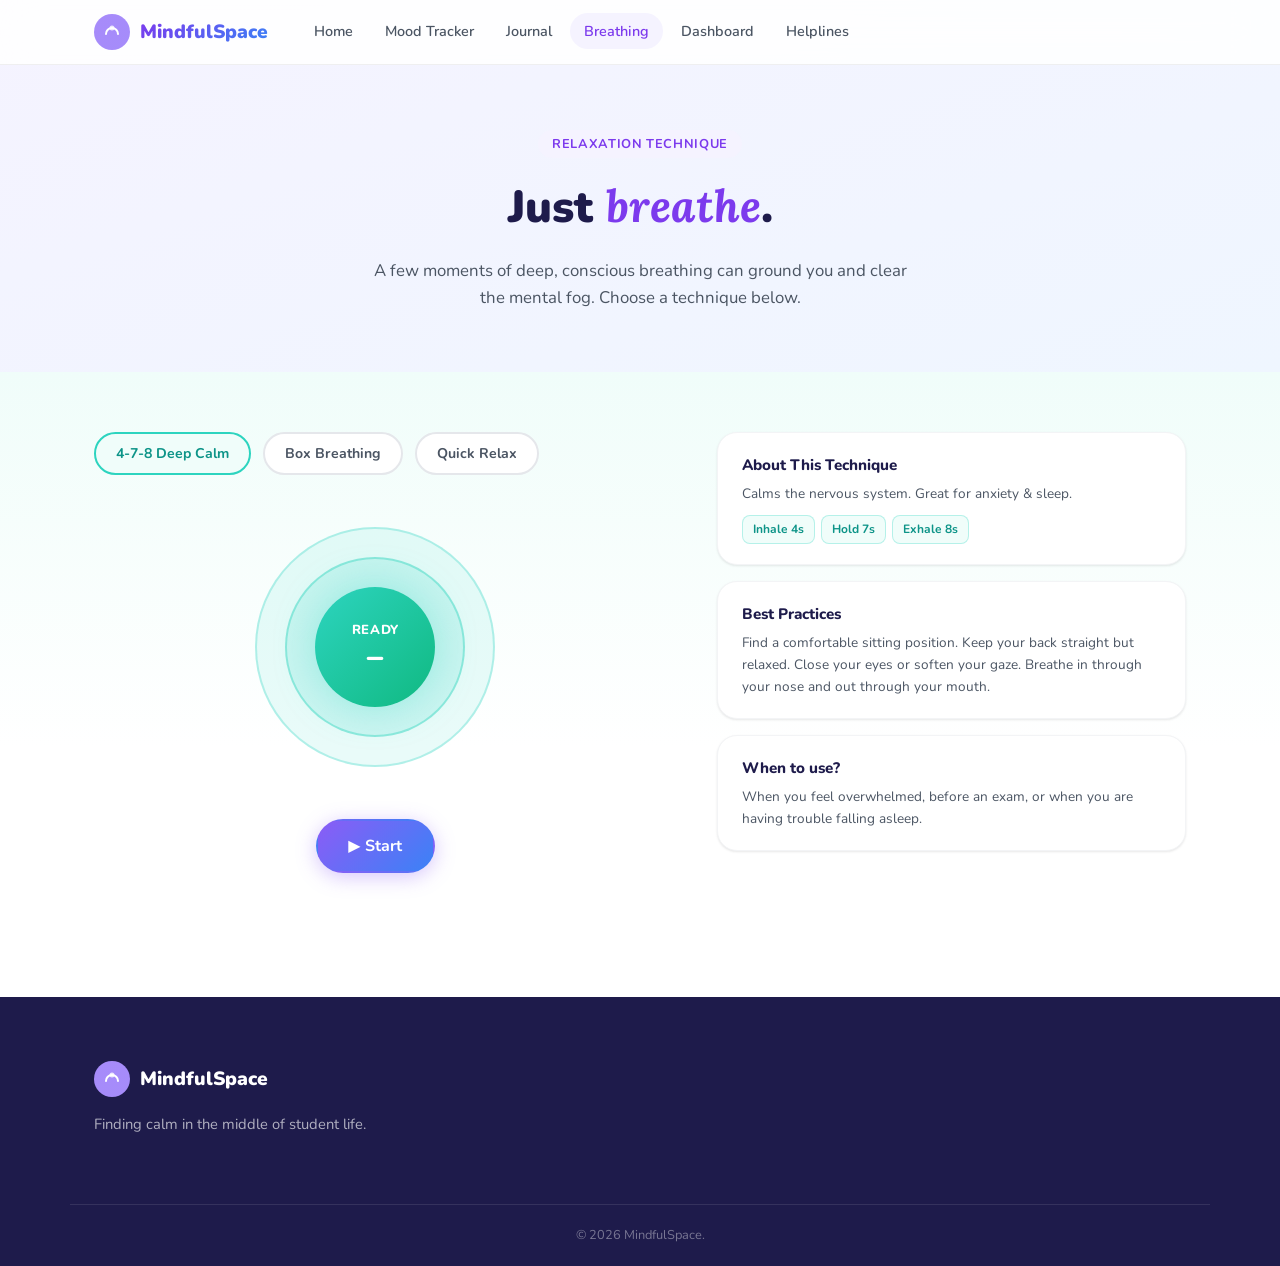
==== breathing.html @ 721054be "created website MindfulSpace" ====
<!DOCTYPE html>
<html lang="en">
<head>
  <meta charset="UTF-8" />
  <meta name="viewport" content="width=device-width, initial-scale=1.0" />
  <title>Breathing Exercise – MindfulSpace</title>
  <link rel="preconnect" href="https://fonts.googleapis.com" />
  <link rel="preconnect" href="https://fonts.gstatic.com" crossorigin />
  <link href="https://fonts.googleapis.com/css2?family=Nunito:wght@300;400;500;600;700;800;900&family=Lora:ital,wght@0,400;0,600;1,400&display=swap" rel="stylesheet" />
  <link rel="stylesheet" href="css/style.css" />
</head>
<body>

  <!-- ─── NAVBAR ─── -->
  <nav class="navbar" id="navbar">
    <div class="nav-container">
      <a href="index.html" class="nav-logo">
        <div class="logo-icon">
          <svg viewBox="0 0 36 36" fill="none" xmlns="http://www.w3.org/2000/svg">
            <circle cx="18" cy="18" r="18" fill="url(#logoGrad)"/>
            <path d="M12 20c0-3.314 2.686-6 6-6s6 2.686 6 6" stroke="#fff" stroke-width="2" stroke-linecap="round"/>
            <circle cx="18" cy="14" r="2.5" fill="#fff" opacity="0.8"/>
            <defs>
              <linearGradient id="logoGrad" x1="0" y1="0" x2="36" y2="36">
                <stop offset="0%" stop-color="#A78BFA"/>
                <stop offset="100%" stop-color="#60A5FA"/>
              </linearGradient>
            </defs>
          </svg>
        </div>
        <span class="logo-text">MindfulSpace</span>
      </a>
      <ul class="nav-links" id="navLinks">
        <li><a href="index.html" class="nav-link">Home</a></li>
        <li><a href="mood-tracker.html" class="nav-link">Mood Tracker</a></li>
        <li><a href="journal.html" class="nav-link">Journal</a></li>
        <li><a href="breathing.html" class="nav-link active">Breathing</a></li>
        <li><a href="dashboard.html" class="nav-link">Dashboard</a></li>
        <li><a href="helplines.html" class="nav-link">Helplines</a></li>
      </ul>
      <div class="nav-actions">
        <button class="hamburger" id="hamburger" aria-label="Toggle menu">
          <span></span><span></span><span></span>
        </button>
      </div>
    </div>
  </nav>

  <!-- ─── PAGE HERO ─── -->
  <section class="page-hero">
    <div class="container">
      <span class="section-tag page-hero-tag">Relaxation Technique</span>
      <h1>Just <em>breathe</em>.</h1>
      <p>A few moments of deep, conscious breathing can ground you and clear the mental fog. Choose a technique below.</p>
    </div>
  </section>

  <!-- ─── BREATHING CONTENT ─── -->
  <section class="breathing-page">
    <div class="container">
      <div class="breathing-container">
        
        <div class="breath-left" data-animate="fade-up">
          <div class="breath-techniques">
            <button class="technique-btn active" data-technique="4-7-8">4-7-8 Deep Calm</button>
            <button class="technique-btn" data-technique="box">Box Breathing</button>
            <button class="technique-btn" data-technique="relaxed">Quick Relax</button>
          </div>

          <div class="breath-visualizer">
            <div class="breath-circle-outer"></div>
            <div class="breath-circle-mid"></div>
            <div class="breath-circle-inner">
              <span class="breath-phase" id="breathPhase">READY</span>
              <span class="breath-count" id="breathCount">–</span>
            </div>
          </div>

          <div class="breath-controls">
            <button class="btn btn-primary btn-lg" id="startBreath">▶ Start</button>
          </div>
        </div>

        <div class="breath-right" data-animate="fade-up" data-delay="200">
          <div class="breath-info-cards">
            <div class="breath-info-card">
              <h4>About This Technique</h4>
              <p id="techniqueDesc">Calms the nervous system. Great for anxiety & sleep.</p>
              <div class="breath-pattern" id="breathPattern">
                <span class="pattern-block">Inhale 4s</span>
                <span class="pattern-block">Hold 7s</span>
                <span class="pattern-block">Exhale 8s</span>
              </div>
            </div>

            <div class="breath-info-card">
              <h4>Best Practices</h4>
              <p>Find a comfortable sitting position. Keep your back straight but relaxed. Close your eyes or soften your gaze. Breathe in through your nose and out through your mouth.</p>
            </div>

            <div class="breath-info-card">
              <h4>When to use?</h4>
              <p>When you feel overwhelmed, before an exam, or when you are having trouble falling asleep.</p>
            </div>
          </div>
        </div>

      </div>
    </div>
  </section>

  <!-- ─── FOOTER ─── -->
  <footer class="footer">
    <div class="container footer-container">
      <div class="footer-brand">
        <a href="index.html" class="nav-logo footer-logo">
          <div class="logo-icon">
            <svg viewBox="0 0 36 36" fill="none" xmlns="http://www.w3.org/2000/svg">
              <circle cx="18" cy="18" r="18" fill="url(#footerLogoGrad)"/>
              <path d="M12 20c0-3.314 2.686-6 6-6s6 2.686 6 6" stroke="#fff" stroke-width="2" stroke-linecap="round"/>
              <circle cx="18" cy="14" r="2.5" fill="#fff" opacity="0.8"/>
              <defs>
                <linearGradient id="footerLogoGrad" x1="0" y1="0" x2="36" y2="36">
                  <stop offset="0%" stop-color="#A78BFA"/>
                  <stop offset="100%" stop-color="#60A5FA"/>
                </linearGradient>
              </defs>
            </svg>
          </div>
          <span class="logo-text">MindfulSpace</span>
        </a>
        <p class="footer-tagline">Finding calm in the middle of student life.</p>
      </div>
    </div>
    <div class="footer-bottom">
      <div class="container">
        <p>© 2026 MindfulSpace.</p>
      </div>
    </div>
  </footer>

  <script src="js/main.js"></script>
</body>
</html>
---- css/style.css ----
/* ================================================
   MINDFULSPACE – MAIN STYLESHEET
   Light Theme | Calm & Vibrant
================================================ */

/* ─── TOKENS ─── */
:root {
  --purple-50:  #F5F3FF;
  --purple-100: #EDE9FE;
  --purple-300: #C4B5FD;
  --purple-500: #8B5CF6;
  --purple-600: #7C3AED;

  --blue-50:  #EFF6FF;
  --blue-300: #93C5FD;
  --blue-500: #3B82F6;
  --blue-600: #2563EB;

  --green-50:  #ECFDF5;
  --green-300: #6EE7B7;
  --green-500: #10B981;
  --green-600: #059669;

  --peach-50:  #FFF7ED;
  --peach-200: #FED7AA;
  --peach-400: #FB923C;
  --peach-500: #F97316;

  --rose-50:  #FFF1F2;
  --rose-300: #FDA4AF;
  --rose-500: #F43F5E;

  --teal-50:  #F0FDFA;
  --teal-400: #2DD4BF;
  --teal-600: #0D9488;

  --gray-50:  #F9FAFB;
  --gray-100: #F3F4F6;
  --gray-200: #E5E7EB;
  --gray-300: #D1D5DB;
  --gray-400: #9CA3AF;
  --gray-500: #6B7280;
  --gray-700: #374151;
  --gray-800: #1F2937;
  --gray-900: #111827;

  --white: #FFFFFF;
  --text-primary: #1E1B4B;
  --text-secondary: #4B5563;
  --text-muted: #9CA3AF;

  --border-light: rgba(0,0,0,0.06);
  --shadow-sm: 0 1px 3px rgba(0,0,0,0.06), 0 1px 2px rgba(0,0,0,0.04);
  --shadow-md: 0 4px 16px rgba(0,0,0,0.08);
  --shadow-lg: 0 8px 32px rgba(0,0,0,0.10);
  --shadow-xl: 0 20px 48px rgba(0,0,0,0.12);

  --radius-sm: 8px;
  --radius-md: 14px;
  --radius-lg: 20px;
  --radius-xl: 28px;
  --radius-full: 9999px;

  --font-sans: 'Nunito', system-ui, sans-serif;
  --font-serif: 'Lora', Georgia, serif;

  --transition: 0.25s cubic-bezier(0.4,0,0.2,1);
  --transition-slow: 0.45s cubic-bezier(0.4,0,0.2,1);
}

/* ─── RESET & BASE ─── */
*, *::before, *::after { box-sizing: border-box; margin: 0; padding: 0; }
html { scroll-behavior: smooth; font-size: 16px; }
body {
  font-family: var(--font-sans);
  background: var(--white);
  color: var(--text-primary);
  line-height: 1.6;
  overflow-x: hidden;
}
a { text-decoration: none; color: inherit; }
ul { list-style: none; }
img { max-width: 100%; display: block; }
button { border: none; background: none; cursor: pointer; font-family: inherit; }

/* ─── CONTAINER ─── */
.container {
  max-width: 1140px;
  margin: 0 auto;
  padding: 0 24px;
}

/* ─── BUTTONS ─── */
.btn {
  display: inline-flex;
  align-items: center;
  gap: 8px;
  padding: 12px 24px;
  border-radius: var(--radius-full);
  font-weight: 700;
  font-size: 0.95rem;
  font-family: var(--font-sans);
  transition: var(--transition);
  cursor: pointer;
  border: 2px solid transparent;
  letter-spacing: 0.01em;
}
.btn-lg { padding: 14px 30px; font-size: 1rem; }
.btn-sm { padding: 8px 18px; font-size: 0.875rem; }
.btn-primary {
  background: linear-gradient(135deg, var(--purple-500), var(--blue-500));
  color: #fff;
  box-shadow: 0 4px 20px rgba(139,92,246,0.35);
}
.btn-primary:hover {
  transform: translateY(-2px);
  box-shadow: 0 8px 28px rgba(139,92,246,0.45);
}
.btn-ghost {
  background: transparent;
  color: var(--text-secondary);
  border-color: var(--gray-200);
}
.btn-ghost:hover { background: var(--gray-50); border-color: var(--gray-300); }
.btn-outline {
  background: transparent;
  color: var(--purple-600);
  border-color: var(--purple-300);
}
.btn-outline:hover { background: var(--purple-50); }
.btn-white {
  background: #fff;
  color: var(--purple-600);
  font-weight: 700;
}
.btn-white:hover { background: var(--purple-50); transform: translateY(-2px); }
.btn-danger {
  background: linear-gradient(135deg, #F43F5E, #E11D48);
  color: #fff;
  box-shadow: 0 4px 16px rgba(244,63,94,0.3);
}
.btn-danger:hover { transform: translateY(-2px); box-shadow: 0 8px 24px rgba(244,63,94,0.4); }
.btn-success {
  background: linear-gradient(135deg, var(--green-500), var(--teal-600));
  color: #fff;
  box-shadow: 0 4px 16px rgba(16,185,129,0.3);
}
.btn-success:hover { transform: translateY(-2px); }

/* ─── SECTION HELPERS ─── */
.section-tag {
  display: inline-block;
  background: var(--purple-50);
  color: var(--purple-600);
  padding: 4px 14px;
  border-radius: var(--radius-full);
  font-size: 0.8rem;
  font-weight: 700;
  letter-spacing: 0.05em;
  text-transform: uppercase;
  margin-bottom: 12px;
}
.section-header { text-align: center; margin-bottom: 56px; }
.section-title {
  font-size: clamp(1.8rem, 4vw, 2.5rem);
  font-weight: 900;
  color: var(--text-primary);
  line-height: 1.2;
  margin-bottom: 16px;
}
.section-title em { font-style: italic; font-family: var(--font-serif); color: var(--purple-600); }
.section-subtitle { font-size: 1.05rem; color: var(--text-secondary); max-width: 560px; margin: 0 auto; }

/* ─── NAVBAR ─── */
.navbar {
  position: fixed;
  top: 0; left: 0; right: 0;
  z-index: 1000;
  padding: 14px 0;
  background: rgba(255,255,255,0.85);
  backdrop-filter: blur(20px);
  -webkit-backdrop-filter: blur(20px);
  border-bottom: 1px solid var(--border-light);
  transition: var(--transition);
}
.navbar.scrolled {
  padding: 10px 0;
  box-shadow: var(--shadow-md);
}
.nav-container {
  max-width: 1140px;
  margin: 0 auto;
  padding: 0 24px;
  display: flex;
  align-items: center;
  gap: 32px;
}
.nav-logo {
  display: flex;
  align-items: center;
  gap: 10px;
  flex-shrink: 0;
}
.logo-icon { width: 36px; height: 36px; flex-shrink: 0; }
.logo-text {
  font-size: 1.2rem;
  font-weight: 900;
  background: linear-gradient(135deg, var(--purple-600), var(--blue-500));
  -webkit-background-clip: text;
  -webkit-text-fill-color: transparent;
  background-clip: text;
}
.nav-links {
  display: flex;
  align-items: center;
  gap: 4px;
  flex: 1;
}
.nav-link {
  padding: 8px 14px;
  border-radius: var(--radius-full);
  font-weight: 600;
  font-size: 0.9rem;
  color: var(--text-secondary);
  transition: var(--transition);
}
.nav-link:hover, .nav-link.active {
  background: var(--purple-50);
  color: var(--purple-600);
}
.nav-actions { display: flex; align-items: center; gap: 12px; margin-left: auto; }
.nav-cta { padding: 10px 22px; font-size: 0.9rem; }
.hamburger {
  display: none;
  flex-direction: column;
  gap: 5px;
  width: 32px;
  padding: 4px;
}
.hamburger span {
  display: block;
  height: 2px;
  background: var(--text-primary);
  border-radius: 2px;
  transition: var(--transition);
}
.hamburger.open span:nth-child(1) { transform: translateY(7px) rotate(45deg); }
.hamburger.open span:nth-child(2) { opacity: 0; }
.hamburger.open span:nth-child(3) { transform: translateY(-7px) rotate(-45deg); }

/* ─── HERO ─── */
.hero {
  min-height: 100vh;
  padding: 120px 0 80px;
  position: relative;
  overflow: hidden;
  background: linear-gradient(160deg, #FAF7FF 0%, #F0F7FF 50%, #F0FDF4 100%);
}
.hero-bg-shapes { position: absolute; inset: 0; pointer-events: none; overflow: hidden; }
.shape {
  position: absolute;
  border-radius: 50%;
  filter: blur(80px);
  opacity: 0.4;
}
.shape-1 { width: 500px; height: 500px; background: var(--purple-300); top: -150px; right: -100px; animation: float1 8s ease-in-out infinite; }
.shape-2 { width: 350px; height: 350px; background: var(--blue-300); bottom: -80px; left: -80px; animation: float2 10s ease-in-out infinite; }
.shape-3 { width: 250px; height: 250px; background: var(--green-300); top: 40%; left: 40%; animation: float1 12s ease-in-out infinite reverse; }
@keyframes float1 { 0%,100% { transform: translateY(0) rotate(0); } 50% { transform: translateY(-30px) rotate(5deg); } }
@keyframes float2 { 0%,100% { transform: translateY(0) rotate(0); } 50% { transform: translateY(20px) rotate(-5deg); } }

.hero-container {
  display: grid;
  grid-template-columns: 1fr 1fr;
  gap: 60px;
  align-items: center;
  position: relative;
  z-index: 1;
}
.hero-badge {
  display: inline-flex;
  align-items: center;
  gap: 6px;
  background: linear-gradient(135deg, var(--peach-50), #FFF7ED);
  border: 1px solid var(--peach-200);
  color: var(--peach-500);
  padding: 6px 14px;
  border-radius: var(--radius-full);
  font-size: 0.82rem;
  font-weight: 700;
  margin-bottom: 20px;
}
.hero-title {
  font-size: clamp(2.2rem, 5vw, 3.2rem);
  font-weight: 900;
  color: var(--text-primary);
  line-height: 1.15;
  margin-bottom: 20px;
}
.hero-title em { font-style: italic; font-family: var(--font-serif); color: var(--purple-600); }
.hero-subtitle {
  font-size: 1.1rem;
  color: var(--text-secondary);
  line-height: 1.7;
  margin-bottom: 32px;
  max-width: 480px;
}
.hero-actions { display: flex; gap: 12px; flex-wrap: wrap; margin-bottom: 40px; }
.hero-stats {
  display: flex;
  align-items: center;
  gap: 24px;
  padding: 20px 24px;
  background: #fff;
  border-radius: var(--radius-lg);
  box-shadow: var(--shadow-md);
  border: 1px solid var(--border-light);
  width: fit-content;
}
.stat-item { text-align: center; }
.stat-num { display: block; font-size: 1.4rem; font-weight: 900; color: var(--purple-600); }
.stat-label { font-size: 0.75rem; color: var(--text-muted); font-weight: 600; }
.stat-divider { width: 1px; height: 36px; background: var(--gray-200); }

/* Hero Visual */
.hero-visual { position: relative; }
.hero-card-stack { position: relative; height: 440px; }
.hero-illustration-wrap {
  position: absolute;
  top: 50%; left: 50%;
  transform: translate(-50%, -50%);
  width: 320px; height: 320px;
  border-radius: 50%;
  overflow: hidden;
  background: linear-gradient(135deg, var(--purple-100), var(--blue-50));
  box-shadow: var(--shadow-xl);
}
.hero-img { width: 100%; height: 100%; object-fit: cover; }
.floating-card {
  position: absolute;
  background: #fff;
  border-radius: var(--radius-md);
  padding: 12px 16px;
  box-shadow: var(--shadow-lg);
  border: 1px solid var(--border-light);
  display: flex;
  align-items: center;
  gap: 10px;
  animation: cardFloat 4s ease-in-out infinite;
}
.card-mood { top: 20px; left: -20px; animation-delay: 0s; }
.card-streak { bottom: 50px; right: -10px; animation-delay: 1s; }
.card-breath { top: 60%; left: -30px; animation-delay: 2s; }
@keyframes cardFloat { 0%,100% { transform: translateY(0); } 50% { transform: translateY(-8px); } }
.card-icon { font-size: 1.6rem; }
.streak-fire { font-size: 1.6rem; }
.card-info { display: flex; flex-direction: column; }
.card-title { font-size: 0.82rem; font-weight: 700; color: var(--text-primary); }
.card-sub { font-size: 0.72rem; color: var(--text-muted); }
.mood-bar-mini { width: 80px; height: 5px; background: var(--gray-100); border-radius: 3px; margin-top: 4px; overflow: hidden; }
.mood-fill { height: 100%; background: linear-gradient(90deg, var(--purple-500), var(--blue-500)); border-radius: 3px; }
.breath-ring {
  width: 32px; height: 32px;
  border-radius: 50%;
  border: 3px solid var(--teal-400);
  animation: breathPulse 3s ease-in-out infinite;
}
@keyframes breathPulse { 0%,100% { transform: scale(1); opacity: 1; } 50% { transform: scale(1.3); opacity: 0.5; } }

/* ─── FEATURES ─── */
.features {
  padding: 100px 0;
  background: #fff;
}
.features-grid {
  display: grid;
  grid-template-columns: repeat(3, 1fr);
  gap: 24px;
}
.feature-card {
  display: block;
  padding: 32px 28px;
  border-radius: var(--radius-lg);
  border: 1.5px solid transparent;
  transition: var(--transition);
  cursor: pointer;
  position: relative;
  overflow: hidden;
}
.feature-card::before {
  content: '';
  position: absolute;
  inset: 0;
  opacity: 0;
  transition: var(--transition);
  border-radius: var(--radius-lg);
}
.feature-card:hover { transform: translateY(-6px); box-shadow: var(--shadow-xl); }
.feature-card:hover::before { opacity: 0.04; }
.feature-card--purple { background: var(--purple-50); border-color: var(--purple-100); }
.feature-card--purple:hover { border-color: var(--purple-300); }
.feature-card--blue { background: var(--blue-50); border-color: #DBEAFE; }
.feature-card--blue:hover { border-color: var(--blue-300); }
.feature-card--green { background: var(--green-50); border-color: #D1FAE5; }
.feature-card--green:hover { border-color: var(--green-300); }
.feature-card--peach { background: var(--peach-50); border-color: var(--peach-200); }
.feature-card--peach:hover { border-color: var(--peach-400); }
.feature-card--rose { background: var(--rose-50); border-color: #FFE4E6; }
.feature-card--rose:hover { border-color: var(--rose-300); }
.feature-card--teal { background: var(--teal-50); border-color: #CCFBF1; }
.feature-card--teal:hover { border-color: var(--teal-400); }
.feature-card--highlight { grid-column: span 1; }
.feature-icon-wrap { margin-bottom: 16px; }
.feature-emoji { font-size: 2rem; }
.feature-card h3 { font-size: 1.15rem; font-weight: 800; color: var(--text-primary); margin-bottom: 10px; }
.feature-card p { font-size: 0.9rem; color: var(--text-secondary); line-height: 1.65; margin-bottom: 16px; }
.feature-link { font-size: 0.85rem; font-weight: 700; color: var(--purple-600); }
.privacy-badges { display: flex; flex-wrap: wrap; gap: 8px; margin-top: 12px; }
.badge {
  padding: 4px 10px;
  background: #fff;
  border-radius: var(--radius-full);
  font-size: 0.75rem;
  font-weight: 600;
  color: var(--text-secondary);
  border: 1px solid var(--gray-200);
}

/* ─── HOW IT WORKS ─── */
.how-it-works {
  padding: 100px 0;
  background: linear-gradient(160deg, var(--gray-50), #fff);
}
.steps-container {
  display: flex;
  align-items: flex-start;
  gap: 0;
}
.step-card {
  flex: 1;
  padding: 36px 28px;
  text-align: center;
  background: #fff;
  border-radius: var(--radius-lg);
  border: 1.5px solid var(--gray-100);
  box-shadow: var(--shadow-sm);
  transition: var(--transition);
  position: relative;
}
.step-card:hover { transform: translateY(-4px); box-shadow: var(--shadow-lg); border-color: var(--purple-200); }
.step-number {
  font-size: 0.75rem;
  font-weight: 900;
  letter-spacing: 0.1em;
  color: var(--purple-300);
  margin-bottom: 12px;
}
.step-icon { font-size: 2.4rem; margin-bottom: 16px; }
.step-card h3 { font-size: 1.1rem; font-weight: 800; margin-bottom: 10px; color: var(--text-primary); }
.step-card p { font-size: 0.9rem; color: var(--text-secondary); line-height: 1.65; }
.step-connector {
  width: 60px;
  height: 2px;
  background: linear-gradient(90deg, var(--purple-200), var(--blue-200));
  align-self: center;
  flex-shrink: 0;
  position: relative;
  margin: 0 -4px;
}
.step-connector::after {
  content: '→';
  position: absolute;
  right: -8px;
  top: 50%;
  transform: translateY(-50%);
  color: var(--purple-300);
  font-size: 0.9rem;
}

/* ─── TESTIMONIALS ─── */
.testimonials {
  padding: 100px 0;
  background: #fff;
}
.testimonials-grid {
  display: grid;
  grid-template-columns: repeat(3, 1fr);
  gap: 24px;
  align-items: start;
}
.testimonial-card {
  padding: 32px;
  border-radius: var(--radius-lg);
  border: 1.5px solid var(--gray-100);
  background: var(--gray-50);
  transition: var(--transition);
  position: relative;
}
.testimonial-card:hover { transform: translateY(-4px); box-shadow: var(--shadow-lg); }
.testimonial-card--featured {
  background: linear-gradient(135deg, var(--purple-50), var(--blue-50));
  border-color: var(--purple-200);
  transform: translateY(-8px);
  box-shadow: var(--shadow-lg);
}
.quote-icon {
  font-size: 3rem;
  line-height: 1;
  color: var(--purple-200);
  font-family: Georgia, serif;
  margin-bottom: 12px;
}
.testimonial-text { font-size: 0.95rem; color: var(--text-secondary); line-height: 1.7; margin-bottom: 24px; }
.testimonial-author { display: flex; align-items: center; gap: 12px; flex-wrap: wrap; }
.author-avatar {
  width: 42px; height: 42px;
  border-radius: 50%;
  display: flex; align-items: center; justify-content: center;
  color: #fff;
  font-weight: 900;
  font-size: 1rem;
  flex-shrink: 0;
}
.author-info { flex: 1; }
.author-name { display: block; font-weight: 800; font-size: 0.9rem; color: var(--text-primary); }
.author-detail { font-size: 0.78rem; color: var(--text-muted); }
.stars { font-size: 0.75rem; }

/* ─── AWARENESS BANNER ─── */
.awareness-banner {
  padding: 60px 0;
  background: linear-gradient(135deg, var(--purple-600), var(--blue-600));
}

.awareness-content {
  display: flex;
  align-items: center;
  gap: 32px;
  flex-wrap: wrap;
  padding: 40px 48px;
  background: rgba(255,255,255,0.12);
  border-radius: var(--radius-xl);
  border: 1px solid rgba(255,255,255,0.2);
  backdrop-filter: blur(10px);
}
.awareness-icon { font-size: 3rem; flex-shrink: 0; }
.awareness-text { flex: 1; }
.awareness-text h2 { font-size: 1.6rem; font-weight: 900; color: #fff; margin-bottom: 8px; }
.awareness-text p { color: rgba(255,255,255,0.85); font-size: 0.95rem; line-height: 1.6; }

/* ─── CTA SECTION ─── */
.cta-section {
  padding: 100px 0;
  background: var(--gray-50);
}
.cta-card {
  background: linear-gradient(135deg, var(--purple-50) 0%, var(--blue-50) 50%, var(--green-50) 100%);
  border: 1.5px solid var(--purple-100);
  border-radius: var(--radius-xl);
  padding: 72px 60px;
  text-align: center;
  position: relative;
  overflow: hidden;
}
.cta-decoration {
  position: absolute;
  width: 200px; height: 200px;
  border-radius: 50%;
  filter: blur(60px);
  pointer-events: none;
}
.cta-dec-1 { background: var(--purple-300); top: -80px; left: -60px; opacity: 0.35; }
.cta-dec-2 { background: var(--blue-300); bottom: -80px; right: -60px; opacity: 0.35; }
.cta-card .section-tag { margin-bottom: 16px; }
.cta-card h2 { font-size: clamp(1.8rem, 3.5vw, 2.4rem); font-weight: 900; margin-bottom: 16px; color: var(--text-primary); }
.cta-card p { font-size: 1rem; color: var(--text-secondary); margin-bottom: 36px; max-width: 480px; margin-left: auto; margin-right: auto; }
.cta-actions { display: flex; gap: 16px; justify-content: center; flex-wrap: wrap; margin-top: 36px; }

/* ─── FOOTER ─── */
.footer {
  background: var(--text-primary);
  color: rgba(255,255,255,0.8);
  padding: 64px 0 0;
}
.footer-container {
  display: grid;
  grid-template-columns: 1.5fr 1fr;
  gap: 60px;
  padding-bottom: 48px;
  border-bottom: 1px solid rgba(255,255,255,0.1);
}

.footer-logo .logo-text { -webkit-text-fill-color: #fff; background: none; color: #fff; }
.footer-tagline { margin: 16px 0 20px; font-size: 0.92rem; color: rgba(255,255,255,0.65); line-height: 1.6; }
.footer-note { font-size: 0.8rem; color: rgba(255,255,255,0.45); }
.footer-links-grid { display: grid; grid-template-columns: repeat(3, 1fr); gap: 32px; }
.footer-col h4 { font-size: 0.85rem; font-weight: 800; color: rgba(255,255,255,0.9); text-transform: uppercase; letter-spacing: 0.05em; margin-bottom: 16px; }
.footer-col ul { display: flex; flex-direction: column; gap: 10px; }
.footer-col a { font-size: 0.9rem; color: rgba(255,255,255,0.6); transition: var(--transition); }
.footer-col a:hover { color: var(--purple-300); }
.footer-bottom {
  padding: 20px 0;
  text-align: center;
}
.footer-bottom p { font-size: 0.8rem; color: rgba(255,255,255,0.4); line-height: 1.6; }

/* ─── ANIMATIONS ─── */
[data-animate] {
  opacity: 0;
  transform: translateY(24px);
  transition: opacity 0.6s ease, transform 0.6s ease;
}
[data-animate="fade-left"] { transform: translateX(24px); }
[data-animate].visible {
  opacity: 1;
  transform: none;
}
[data-delay="100"] { transition-delay: 0.1s; }
[data-delay="200"] { transition-delay: 0.2s; }
[data-delay="300"] { transition-delay: 0.3s; }
[data-delay="400"] { transition-delay: 0.4s; }
[data-delay="500"] { transition-delay: 0.5s; }
[data-delay="600"] { transition-delay: 0.6s; }

/* ─── PAGE HERO (inner pages) ─── */
.page-hero {
  padding: 130px 0 60px;
  background: linear-gradient(160deg, var(--purple-50) 0%, var(--blue-50) 100%);
  text-align: center;
  position: relative;
  overflow: hidden;
}
.page-hero::before {
  content: '';
  position: absolute;
  width: 600px; height: 600px;
  border-radius: 50%;
  background: var(--purple-200);
  filter: blur(120px);
  opacity: 0.25;
  top: -200px; right: -200px;
  pointer-events: none;
}
.page-hero-tag { margin-bottom: 12px; }
.page-hero h1 { font-size: clamp(2rem, 5vw, 2.8rem); font-weight: 900; color: var(--text-primary); margin-bottom: 14px; }
.page-hero h1 em { font-style: italic; font-family: var(--font-serif); color: var(--purple-600); }
.page-hero p { font-size: 1.05rem; color: var(--text-secondary); max-width: 540px; margin: 0 auto; }

/* ─── MOOD TRACKER PAGE ─── */
.mood-page { padding: 60px 0 100px; background: #fff; }
.mood-grid { display: grid; grid-template-columns: 1fr 1.2fr; gap: 40px; align-items: start; }
.mood-card {
  background: var(--white);
  border: 1.5px solid var(--gray-100);
  border-radius: var(--radius-xl);
  padding: 40px;
  box-shadow: var(--shadow-md);
}
.mood-card h2 { font-size: 1.3rem; font-weight: 800; color: var(--text-primary); margin-bottom: 24px; }
.mood-emojis { display: flex; gap: 12px; flex-wrap: wrap; margin-bottom: 28px; }
.mood-emoji-btn {
  display: flex;
  flex-direction: column;
  align-items: center;
  gap: 6px;
  padding: 14px 18px;
  border-radius: var(--radius-md);
  border: 2px solid var(--gray-100);
  background: var(--gray-50);
  cursor: pointer;
  transition: var(--transition);
  font-size: 0.78rem;
  font-weight: 700;
  color: var(--text-muted);
  font-family: var(--font-sans);
}
.mood-emoji-btn span.emoji { font-size: 1.8rem; }
.mood-emoji-btn:hover { border-color: var(--purple-300); background: var(--purple-50); }
.mood-emoji-btn.selected { border-color: var(--purple-500); background: var(--purple-50); color: var(--purple-600); box-shadow: 0 0 0 3px rgba(139,92,246,0.15); }
.mood-label { display: flex; justify-content: space-between; font-size: 0.85rem; color: var(--text-muted); font-weight: 600; margin-bottom: 8px; }
.mood-slider {
  width: 100%;
  height: 8px;
  accent-color: var(--purple-500);
  cursor: pointer;
  margin-bottom: 24px;
  border-radius: 4px;
}
.form-group { margin-bottom: 20px; }
.form-label { display: block; font-size: 0.88rem; font-weight: 700; color: var(--text-primary); margin-bottom: 8px; }
.form-input, .form-textarea, .form-select {
  width: 100%;
  padding: 12px 16px;
  border: 1.5px solid var(--gray-200);
  border-radius: var(--radius-md);
  font-family: var(--font-sans);
  font-size: 0.92rem;
  color: var(--text-primary);
  background: var(--gray-50);
  transition: var(--transition);
  resize: vertical;
}
.form-input:focus, .form-textarea:focus, .form-select:focus {
  outline: none;
  border-color: var(--purple-400);
  background: #fff;
  box-shadow: 0 0 0 3px rgba(139,92,246,0.1);
}
.form-textarea { min-height: 100px; }
.mood-history h2 { font-size: 1.3rem; font-weight: 800; color: var(--text-primary); margin-bottom: 20px; }
.mood-entry {
  display: flex;
  align-items: center;
  gap: 16px;
  padding: 16px 20px;
  border-radius: var(--radius-md);
  border: 1.5px solid var(--gray-100);
  background: var(--gray-50);
  margin-bottom: 12px;
  transition: var(--transition);
}
.mood-entry:hover { border-color: var(--purple-200); background: var(--purple-50); }
.entry-emoji { font-size: 1.8rem; }
.entry-info { flex: 1; }
.entry-date { font-size: 0.78rem; color: var(--text-muted); font-weight: 600; }
.entry-mood { font-size: 0.92rem; font-weight: 700; color: var(--text-primary); }
.entry-note { font-size: 0.82rem; color: var(--text-secondary); }
.entry-score {
  font-size: 1.1rem;
  font-weight: 900;
  color: var(--purple-600);
}

/* ─── JOURNAL PAGE ─── */
.journal-page { padding: 60px 0 100px; background: #fff; }
.journal-grid { display: grid; grid-template-columns: 1fr 1.5fr; gap: 40px; align-items: start; }
.journal-sidebar { position: sticky; top: 100px; }
.journal-card {
  background: #fff;
  border: 1.5px solid var(--gray-100);
  border-radius: var(--radius-xl);
  padding: 36px;
  box-shadow: var(--shadow-md);
  margin-bottom: 24px;
}
.journal-card h3 { font-size: 1.1rem; font-weight: 800; margin-bottom: 16px; color: var(--text-primary); }
.prompt-list { display: flex; flex-direction: column; gap: 10px; }
.prompt-item {
  padding: 12px 16px;
  background: var(--purple-50);
  border: 1px solid var(--purple-100);
  border-radius: var(--radius-md);
  font-size: 0.88rem;
  color: var(--text-secondary);
  cursor: pointer;
  transition: var(--transition);
  line-height: 1.5;
}
.prompt-item:hover { background: var(--purple-100); color: var(--purple-700, var(--purple-600)); }

.journal-toolbar {
  display: flex;
  gap: 8px;
  align-items: center;
  padding: 14px 16px;
  background: var(--gray-50);
  border: 1.5px solid var(--gray-100);
  border-radius: var(--radius-md) var(--radius-md) 0 0;
}
.toolbar-btn {
  width: 32px; height: 32px;
  border-radius: var(--radius-sm);
  background: #fff;
  border: 1px solid var(--gray-200);
  cursor: pointer;
  font-size: 0.85rem;
  font-weight: 700;
  color: var(--text-secondary);
  transition: var(--transition);
  display: flex; align-items: center; justify-content: center;
}
.toolbar-btn:hover { background: var(--purple-50); border-color: var(--purple-200); color: var(--purple-600); }
.toolbar-sep { width: 1px; height: 24px; background: var(--gray-200); margin: 0 4px; }
.journal-textarea {
  width: 100%;
  min-height: 340px;
  padding: 24px;
  border: 1.5px solid var(--gray-100);
  border-top: none;
  border-radius: 0 0 var(--radius-md) var(--radius-md);
  font-family: var(--font-serif);
  font-size: 1rem;
  color: var(--text-primary);
  line-height: 1.8;
  resize: vertical;
  background: #fff;
  transition: var(--transition);
}
.journal-textarea:focus { outline: none; border-color: var(--purple-300); box-shadow: 0 0 0 3px rgba(139,92,246,0.08); }
.journal-actions { display: flex; gap: 12px; margin-top: 16px; align-items: center; }
.journal-word-count { font-size: 0.82rem; color: var(--text-muted); margin-left: auto; }
.journal-entries h2 { font-size: 1.2rem; font-weight: 800; margin-bottom: 16px; color: var(--text-primary); }
.journal-entry-card {
  padding: 24px;
  border-radius: var(--radius-lg);
  border: 1.5px solid var(--gray-100);
  background: var(--gray-50);
  margin-bottom: 16px;
  transition: var(--transition);
  cursor: pointer;
}
.journal-entry-card:hover { border-color: var(--purple-200); background: var(--purple-50); transform: translateY(-2px); }
.jentry-header { display: flex; align-items: center; justify-content: space-between; margin-bottom: 10px; }
.jentry-date { font-size: 0.78rem; color: var(--text-muted); font-weight: 600; }
.jentry-mood-tag {
  padding: 3px 10px;
  border-radius: var(--radius-full);
  font-size: 0.75rem;
  font-weight: 700;
  background: var(--purple-100);
  color: var(--purple-600);
}
.jentry-title { font-size: 1rem; font-weight: 700; color: var(--text-primary); margin-bottom: 6px; }
.jentry-preview { font-size: 0.88rem; color: var(--text-secondary); line-height: 1.6; }

/* ─── BREATHING PAGE ─── */
.breathing-page { padding: 60px 0 100px; background: linear-gradient(180deg, var(--teal-50) 0%, #fff 60%); }
.breathing-container { display: grid; grid-template-columns: 1.2fr 1fr; gap: 60px; align-items: start; }
.breath-techniques { display: flex; gap: 12px; flex-wrap: wrap; margin-bottom: 32px; }
.technique-btn {
  padding: 10px 20px;
  border-radius: var(--radius-full);
  border: 2px solid var(--gray-200);
  background: #fff;
  font-weight: 700;
  font-size: 0.88rem;
  color: var(--text-secondary);
  cursor: pointer;
  transition: var(--transition);
  font-family: var(--font-sans);
}
.technique-btn.active, .technique-btn:hover {
  border-color: var(--teal-400);
  background: var(--teal-50);
  color: var(--teal-600);
}
.breath-visualizer {
  display: flex;
  align-items: center;
  justify-content: center;
  height: 280px;
  position: relative;
  margin-bottom: 32px;
}
.breath-circle-outer, .breath-circle-mid, .breath-circle-inner {
  position: absolute;
  border-radius: 50%;
  transition: transform 1s ease-in-out, opacity 1s ease-in-out;
}
.breath-circle-outer {
  width: 240px; height: 240px;
  background: rgba(45,212,191,0.1);
  border: 2px solid rgba(45,212,191,0.3);
}
.breath-circle-mid {
  width: 180px; height: 180px;
  background: rgba(45,212,191,0.15);
  border: 2px solid rgba(45,212,191,0.4);
}
.breath-circle-inner {
  width: 120px; height: 120px;
  background: linear-gradient(135deg, var(--teal-400), var(--green-500));
  display: flex; align-items: center; justify-content: center;
  flex-direction: column;
  box-shadow: 0 0 40px rgba(45,212,191,0.35);
}
.breath-phase {
  font-size: 0.82rem;
  font-weight: 800;
  color: #fff;
  text-transform: uppercase;
  letter-spacing: 0.05em;
}
.breath-count {
  font-size: 2rem;
  font-weight: 900;
  color: #fff;
  line-height: 1;
}
.breath-controls { display: flex; gap: 12px; justify-content: center; margin-bottom: 24px; }
.breath-info-cards { display: flex; flex-direction: column; gap: 16px; }
.breath-info-card {
  padding: 20px 24px;
  border-radius: var(--radius-lg);
  border: 1.5px solid var(--gray-100);
  background: #fff;
  box-shadow: var(--shadow-sm);
}
.breath-info-card h4 { font-size: 0.95rem; font-weight: 800; color: var(--text-primary); margin-bottom: 6px; }
.breath-info-card p { font-size: 0.85rem; color: var(--text-secondary); line-height: 1.6; }
.breath-pattern { display: flex; gap: 6px; margin-top: 10px; }
.pattern-block {
  padding: 4px 10px;
  border-radius: var(--radius-sm);
  font-size: 0.75rem;
  font-weight: 700;
  background: var(--teal-50);
  color: var(--teal-600);
  border: 1px solid rgba(45,212,191,0.3);
}

/* ─── DASHBOARD PAGE ─── */
.dashboard-page { padding: 60px 0 100px; background: var(--gray-50); }
.dashboard-grid { display: grid; grid-template-columns: repeat(4, 1fr); gap: 20px; margin-bottom: 40px; }
.stat-card {
  background: #fff;
  border-radius: var(--radius-lg);
  padding: 24px;
  border: 1.5px solid var(--gray-100);
  box-shadow: var(--shadow-sm);
  transition: var(--transition);
}
.stat-card:hover { transform: translateY(-3px); box-shadow: var(--shadow-md); }
.stat-card-icon { font-size: 1.8rem; margin-bottom: 12px; }
.stat-card-num { font-size: 1.8rem; font-weight: 900; color: var(--text-primary); }
.stat-card-label { font-size: 0.82rem; color: var(--text-muted); font-weight: 600; margin-top: 4px; }
.stat-card-change { font-size: 0.78rem; font-weight: 700; margin-top: 8px; }
.stat-card-change.up { color: var(--green-500); }
.stat-card-change.down { color: var(--rose-500); }
.charts-grid { display: grid; grid-template-columns: 2fr 1fr; gap: 24px; margin-bottom: 40px; }
.chart-card {
  background: #fff;
  border-radius: var(--radius-lg);
  padding: 32px;
  border: 1.5px solid var(--gray-100);
  box-shadow: var(--shadow-sm);
}
.chart-card h3 { font-size: 1.05rem; font-weight: 800; color: var(--text-primary); margin-bottom: 24px; }
.chart-bars { display: flex; align-items: flex-end; gap: 10px; height: 180px; }
.chart-bar-wrap { flex: 1; display: flex; flex-direction: column; align-items: center; gap: 8px; height: 100%; justify-content: flex-end; }
.chart-bar {
  width: 100%;
  border-radius: 6px 6px 0 0;
  background: linear-gradient(180deg, var(--purple-400, #A78BFA), var(--purple-200,#C4B5FD));
  min-height: 8px;
  transition: var(--transition);
  cursor: pointer;
  position: relative;
}
.chart-bar:hover { filter: brightness(1.1); }
.chart-bar.mood-high { background: linear-gradient(180deg, var(--green-500), var(--green-300)); }
.chart-bar.mood-mid { background: linear-gradient(180deg, var(--peach-400), var(--peach-200)); }
.chart-bar.mood-low { background: linear-gradient(180deg, var(--rose-500), var(--rose-300)); }
.chart-bar-label { font-size: 0.72rem; color: var(--text-muted); font-weight: 600; }
.mood-pie { display: flex; flex-direction: column; gap: 12px; }
.pie-item { display: flex; align-items: center; gap: 12px; }
.pie-dot { width: 12px; height: 12px; border-radius: 50%; flex-shrink: 0; }
.pie-item-info { flex: 1; }
.pie-item-label { font-size: 0.85rem; font-weight: 700; color: var(--text-primary); }
.pie-bar { height: 6px; border-radius: 3px; margin-top: 4px; }
.pie-pct { font-size: 0.82rem; font-weight: 700; color: var(--text-muted); }
.insights-grid { display: grid; grid-template-columns: repeat(3, 1fr); gap: 20px; }
.insight-card {
  background: #fff;
  border-radius: var(--radius-lg);
  padding: 24px;
  border: 1.5px solid var(--gray-100);
  box-shadow: var(--shadow-sm);
}
.insight-card-icon { font-size: 1.6rem; margin-bottom: 10px; }
.insight-card h4 { font-size: 0.92rem; font-weight: 800; color: var(--text-primary); margin-bottom: 6px; }
.insight-card p { font-size: 0.82rem; color: var(--text-secondary); line-height: 1.6; }

/* ─── HELPLINES PAGE ─── */
.helplines-page { padding: 60px 0 100px; background: #fff; }
.urgency-banner {
  background: linear-gradient(135deg, #FFF1F2, #FFE4E6);
  border: 2px solid var(--rose-300);
  border-radius: var(--radius-lg);
  padding: 24px 32px;
  display: flex;
  gap: 16px;
  align-items: center;
  margin-bottom: 48px;
}
.urgency-icon { font-size: 2rem; flex-shrink: 0; }
.urgency-text h3 { font-size: 1rem; font-weight: 800; color: #991B1B; margin-bottom: 4px; }
.urgency-text p { font-size: 0.88rem; color: #B91C1C; line-height: 1.5; }
.helpline-cat h2 { font-size: 1.2rem; font-weight: 800; color: var(--text-primary); margin-bottom: 20px; padding-bottom: 12px; border-bottom: 2px solid var(--gray-100); }
.helpline-grid { display: grid; grid-template-columns: repeat(2, 1fr); gap: 20px; margin-bottom: 48px; }
.helpline-card {
  padding: 28px;
  border-radius: var(--radius-lg);
  border: 1.5px solid var(--gray-100);
  background: #fff;
  box-shadow: var(--shadow-sm);
  transition: var(--transition);
  display: flex;
  flex-direction: column;
  gap: 12px;
}
.helpline-card:hover { transform: translateY(-3px); box-shadow: var(--shadow-lg); border-color: var(--purple-200); }
.helpline-card-header { display: flex; gap: 14px; align-items: flex-start; }
.helpline-logo {
  width: 48px; height: 48px;
  border-radius: var(--radius-md);
  background: linear-gradient(135deg, var(--purple-50), var(--blue-50));
  display: flex; align-items: center; justify-content: center;
  font-size: 1.5rem;
  flex-shrink: 0;
  border: 1px solid var(--gray-100);
}

.helpline-name { font-size: 1rem; font-weight: 800; color: var(--text-primary); }
.helpline-desc { font-size: 0.82rem; color: var(--text-muted); margin-top: 2px; }
.helpline-number {
  display: flex;
  align-items: center;
  gap: 8px;
  padding: 10px 16px;
  background: linear-gradient(135deg, var(--purple-50), var(--blue-50));
  border-radius: var(--radius-md);
  border: 1px solid var(--purple-100);
}
.helpline-number span { font-size: 1.05rem; font-weight: 900; color: var(--purple-600); letter-spacing: 0.05em; }
.helpline-number small { font-size: 0.75rem; color: var(--text-muted); }
.helpline-tags { display: flex; gap: 6px; flex-wrap: wrap; }
.htag {
  padding: 3px 10px;
  border-radius: var(--radius-full);
  font-size: 0.72rem;
  font-weight: 700;
  background: var(--gray-100);
  color: var(--text-muted);
}
.htag.available { background: var(--green-50); color: var(--green-600); }
.htag.crisis { background: var(--rose-50); color: var(--rose-500); }
.htag.chat { background: var(--blue-50); color: var(--blue-600); }
.call-btn {
  display: inline-flex;
  align-items: center;
  gap: 8px;
  padding: 10px 20px;
  background: linear-gradient(135deg, var(--purple-500), var(--blue-500));
  color: #fff;
  border-radius: var(--radius-full);
  font-weight: 700;
  font-size: 0.88rem;
  transition: var(--transition);
  width: fit-content;
}
.call-btn:hover { transform: translateY(-2px); box-shadow: 0 6px 20px rgba(139,92,246,0.3); }

/* ─── RESPONSIVE ─── */
@media (max-width: 1024px) {
  .features-grid { grid-template-columns: repeat(2, 1fr); }
  .testimonials-grid { grid-template-columns: 1fr; max-width: 560px; margin: 0 auto; }
  .testimonial-card--featured { transform: none; }
  .dashboard-grid { grid-template-columns: repeat(2, 1fr); }
  .charts-grid { grid-template-columns: 1fr; }
  .insights-grid { grid-template-columns: repeat(2,1fr); }
}
@media (max-width: 768px) {
  .nav-links { display: none; position: absolute; top: 100%; left: 0; right: 0; background: #fff; border-bottom: 1px solid var(--gray-100); flex-direction: column; padding: 16px 24px; gap: 4px; box-shadow: var(--shadow-md); }
  .nav-links.open { display: flex; }
  .hamburger { display: flex; }
  .nav-cta { display: none; }
  .hero-container { grid-template-columns: 1fr; text-align: center; }
  .hero-visual { display: none; }
  .hero-stats { margin: 0 auto; }
  .hero-actions { justify-content: center; }
  .features-grid { grid-template-columns: 1fr; }
  .steps-container { flex-direction: column; }
  .step-connector { width: 2px; height: 40px; align-self: center; }
  .step-connector::after { content: '↓'; right: 50%; transform: translateX(50%); top: auto; bottom: -12px; }
  .footer-container { grid-template-columns: 1fr; }
  .footer-links-grid { grid-template-columns: repeat(2,1fr); }
  .mood-grid, .journal-grid, .breathing-container { grid-template-columns: 1fr; }
  .helpline-grid { grid-template-columns: 1fr; }
  .awareness-content { flex-direction: column; text-align: center; }
  .cta-card { padding: 48px 28px; }
  .insights-grid { grid-template-columns: 1fr; }
}
@media (max-width: 480px) {
  .dashboard-grid { grid-template-columns: repeat(2,1fr); }
  .footer-links-grid { grid-template-columns: 1fr; }
}
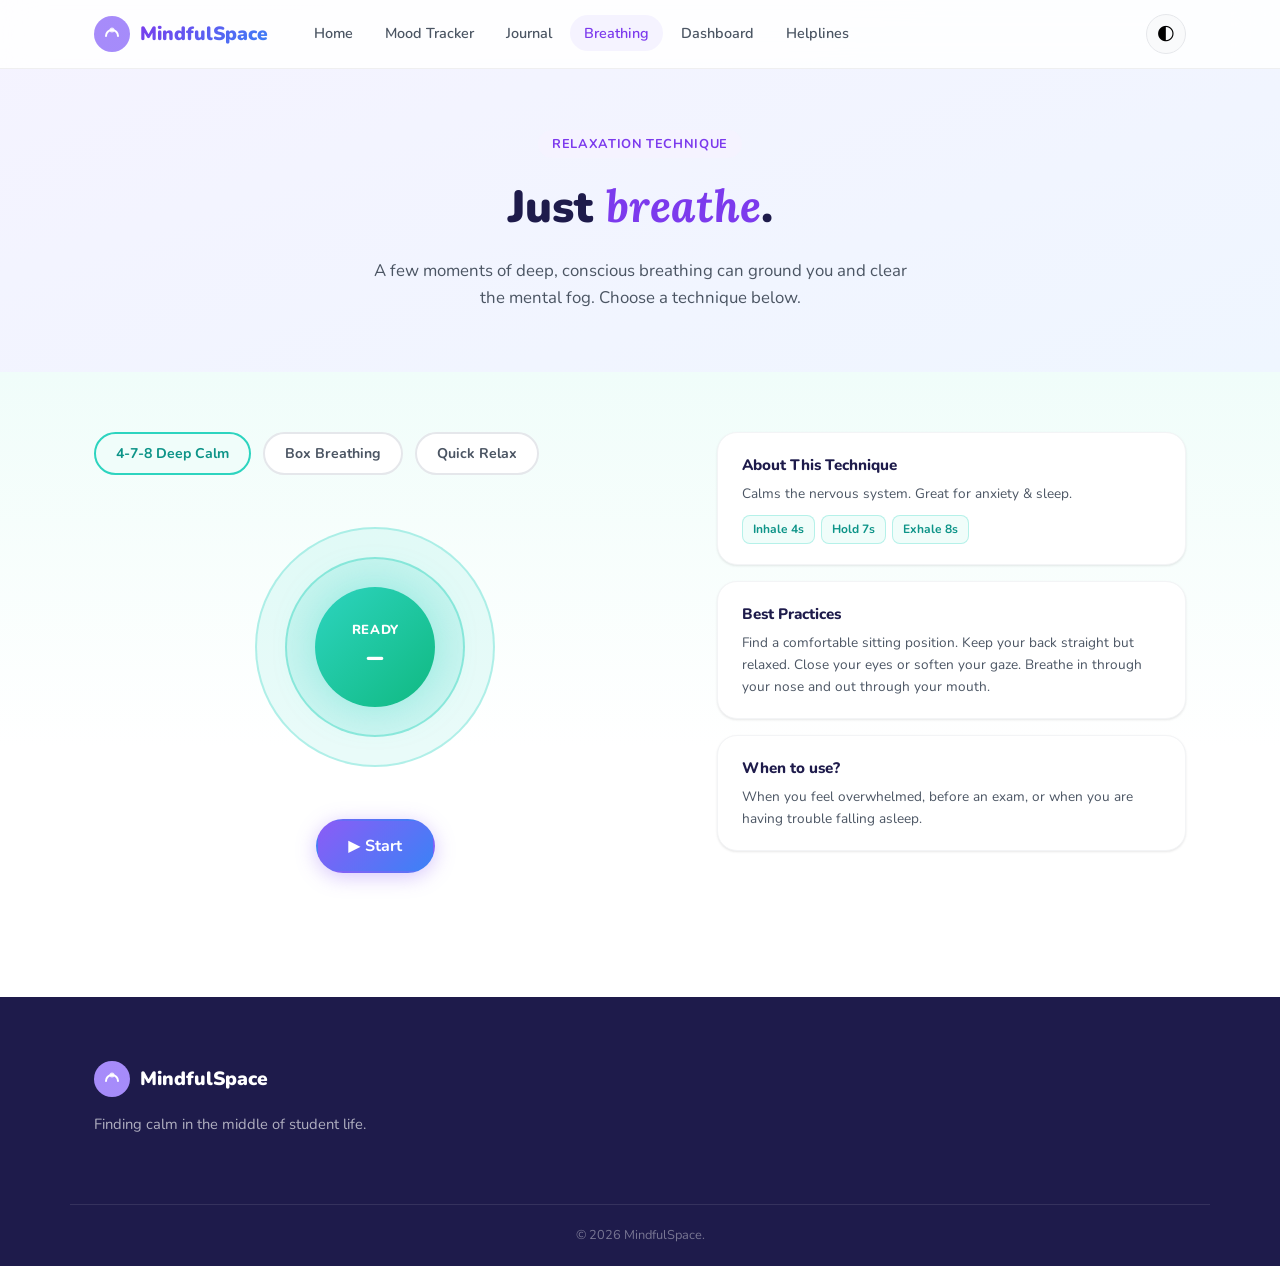
==== commit e1938479: "updated" ====
--- a/breathing.html
+++ b/breathing.html
@@ -39,6 +39,7 @@
         <li><a href="helplines.html" class="nav-link">Helplines</a></li>
       </ul>
       <div class="nav-actions">
+        <button class="nav-theme-toggle" id="themeToggle" title="Toggle theme">🌓</button>
         <button class="hamburger" id="hamburger" aria-label="Toggle menu">
           <span></span><span></span><span></span>
         </button>
--- a/css/style.css
+++ b/css/style.css
@@ -67,6 +67,28 @@
   --transition: 0.25s cubic-bezier(0.4,0,0.2,1);
   --transition-slow: 0.45s cubic-bezier(0.4,0,0.2,1);
 }
+
+/* ─── DARK MODE VARIABLES ─── */
+body.dark {
+  --white: #0F172A;
+  --gray-50:  #1E293B;
+  --gray-100: #334155;
+  --gray-200: #475569;
+  --text-primary: #F8FAFC;
+  --text-secondary: #CBD5E1;
+  --text-muted: #94A3B8;
+  --border-light: rgba(255,255,255,0.06);
+}
+body.dark .navbar { background: rgba(15,23,42,0.85); box-shadow: 0 4px 20px rgba(0,0,0,0.2); }
+body.dark .page-hero { background: linear-gradient(160deg, #1E1B4B 0%, #172554 100%); }
+body.dark .stat-card, body.dark .chart-card, body.dark .mood-card, body.dark .journal-card, body.dark .helpline-card, body.dark .insight-card { background: #1E293B; border-color: #334155; }
+body.dark .hero { background: linear-gradient(160deg, #0F172A 0%, #1E1B4B 100%); }
+body.dark .mood-emoji-btn { background: #334155; border-color: #475569; color: #CBD5E1; }
+body.dark .form-input, body.dark .form-textarea, body.dark .form-select, body.dark .journal-textarea { background: #0F172A; border-color: #334155; color: #F8FAFC; }
+body.dark .journal-toolbar { background: #334155; border-color: #475569; }
+body.dark .toolbar-btn { background: #1E293B; border-color: #475569; color: #CBD5E1; }
+body.dark .footer { background: #020617; }
+
 
 /* ─── RESET & BASE ─── */
 *, *::before, *::after { box-sizing: border-box; margin: 0; padding: 0; }
@@ -1085,3 +1107,68 @@
   .dashboard-grid { grid-template-columns: repeat(2,1fr); }
   .footer-links-grid { grid-template-columns: 1fr; }
 }
+
+/* ─── DELETE BUTTONS ─── */
+.delete-entry-btn {
+  width: 28px;
+  height: 28px;
+  display: flex;
+  align-items: center;
+  justify-content: center;
+  border-radius: 50%;
+  background: rgba(244, 63, 94, 0.08);
+  color: var(--rose-500);
+  font-size: 1.1rem;
+  line-height: 1;
+  transition: var(--transition);
+  opacity: 0.5;
+  flex-shrink: 0;
+}
+.delete-entry-btn:hover {
+  background: var(--rose-500);
+  color: #fff;
+  opacity: 1;
+  transform: scale(1.1);
+}
+.mood-entry { position: relative; }
+.journal-entry-card { position: relative; }
+
+/* ─── WELLNESS HUB ─── */
+.wellness-hub { display: grid; grid-template-columns: 1fr 1.2fr; gap: 40px; margin-bottom: 40px; margin-top: 40px; }
+.affirmation-card { background: linear-gradient(135deg, var(--purple-500), var(--blue-500)); color: #fff; padding: 40px; border-radius: var(--radius-xl); position: relative; overflow: hidden; display: flex; flex-direction: column; justify-content: center; min-height: 240px; box-shadow: var(--shadow-lg); }
+.affirmation-card::before { content: '“'; position: absolute; top: -30px; left: 10px; font-size: 15rem; opacity: 0.1; font-family: serif; color: #fff; }
+.hub-tag { font-size: 0.75rem; font-weight: 800; text-transform: uppercase; letter-spacing: 0.12em; color: rgba(255,255,255,0.7); margin-bottom: 16px; position: relative; z-index: 1; }
+#dailyAffirmation { font-size: 1.4rem; font-weight: 700; line-height: 1.4; color: #fff; position: relative; z-index: 1; margin-bottom: 16px; }
+.affirmation-author { font-size: 0.9rem; font-weight: 600; color: rgba(255,255,255,0.6); position: relative; z-index: 1; display: block; }
+.checklist-card { background: #fff; border: 1.5px solid var(--gray-100); border-radius: var(--radius-xl); padding: 40px; box-shadow: var(--shadow-md); }
+.hub-header { display: flex; justify-content: space-between; align-items: center; margin-bottom: 24px; }
+.hub-header h3 { font-size: 1.2rem; font-weight: 800; }
+#checklistProgress { font-size: 0.8rem; font-weight: 800; color: var(--purple-600); background: var(--purple-50); padding: 5px 14px; border-radius: var(--radius-full); }
+.checklist-items { display: flex; flex-direction: column; gap: 14px; }
+.check-item { display: flex; align-items: center; gap: 14px; cursor: pointer; }
+.check-item input { position: absolute; opacity: 0; cursor: pointer; height: 0; width: 0; }
+.check-box { height: 24px; width: 24px; background-color: var(--gray-50); border: 2.5px solid var(--gray-200); border-radius: 8px; transition: 0.2s; position: relative; }
+.check-item:hover input ~ .check-box { border-color: var(--purple-300); }
+.check-item input:checked ~ .check-box { background-color: var(--green-500); border-color: var(--green-500); }
+.check-box:after { content: ""; position: absolute; display: none; left: 7px; top: 3px; width: 5px; height: 10px; border: solid white; border-width: 0 2.5px 2.5px 0; transform: rotate(45deg); }
+.check-item input:checked ~ .check-box:after { display: block; }
+.check-text { font-size: 0.95rem; font-weight: 600; color: var(--text-secondary); transition: 0.2s; }
+.check-item input:checked ~ .check-text { text-decoration: line-through; opacity: 0.5; }
+
+/* THEME TOGGLE */
+.nav-theme-toggle {
+  width: 40px;
+  height: 40px;
+  border-radius: 50%;
+  display: flex;
+  align-items: center;
+  justify-content: center;
+  background: var(--gray-50);
+  border: 1px solid var(--gray-200);
+  cursor: pointer;
+  transition: var(--transition);
+  font-size: 1.1rem;
+}
+.nav-theme-toggle:hover { transform: scale(1.1); background: var(--gray-100); }
+body.dark .nav-theme-toggle { background: var(--gray-100); border-color: var(--gray-200); }
+
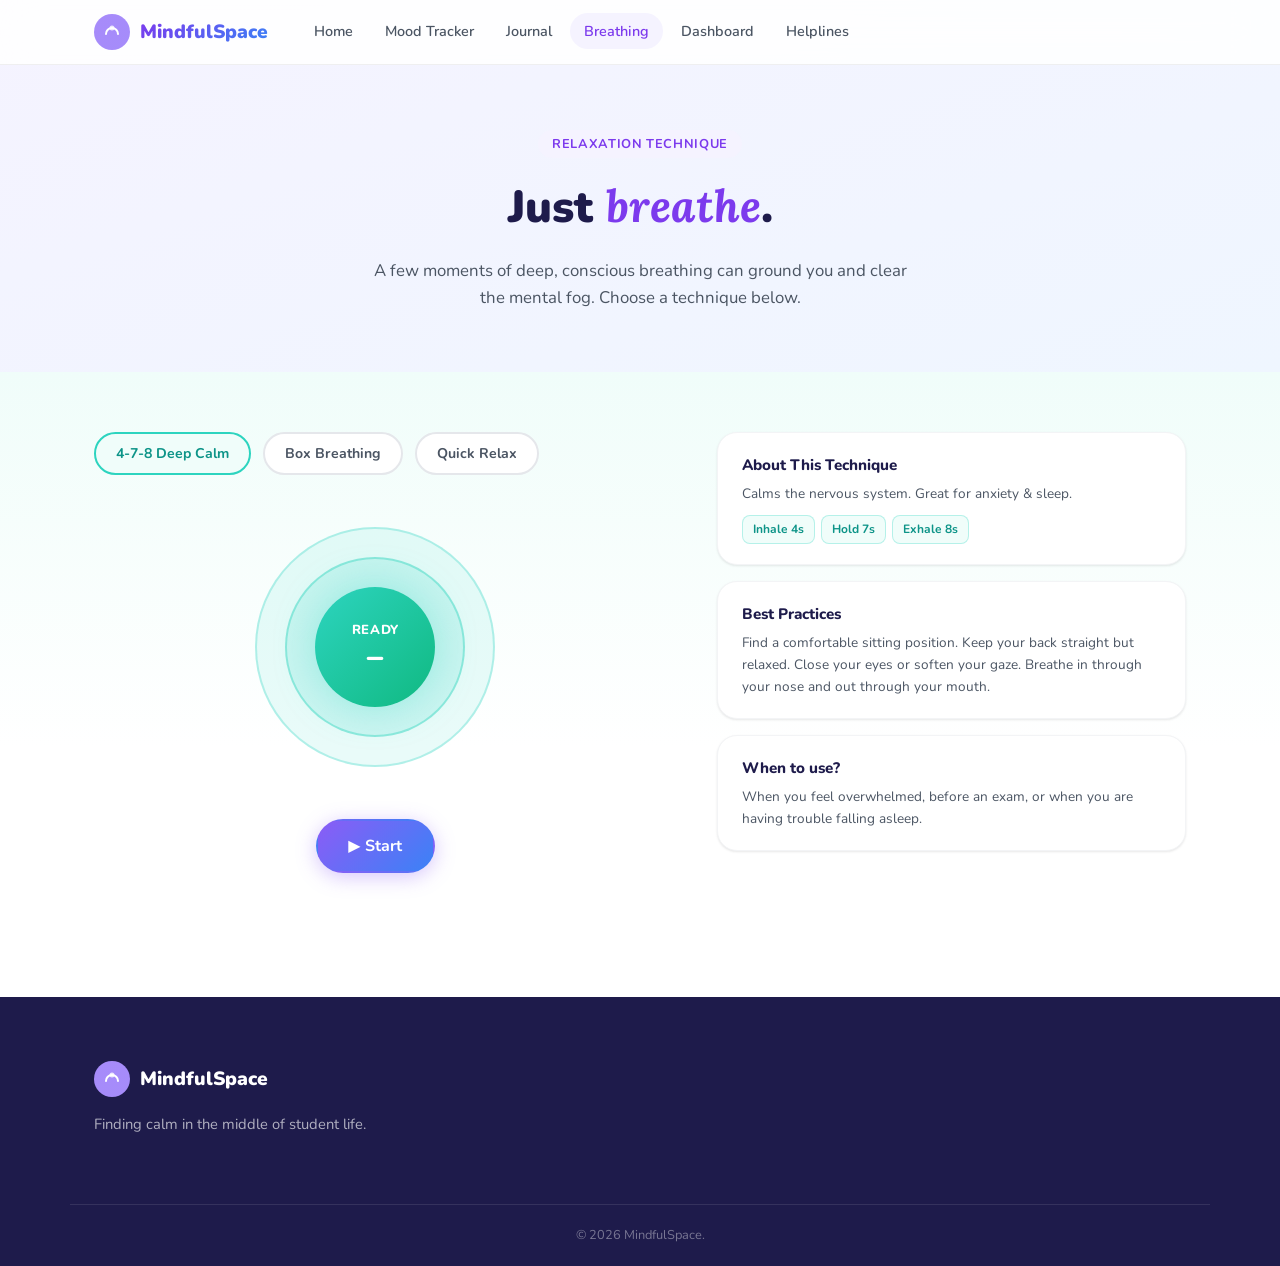
==== commit 4f208511: "updated" ====
--- a/breathing.html
+++ b/breathing.html
@@ -39,7 +39,6 @@
         <li><a href="helplines.html" class="nav-link">Helplines</a></li>
       </ul>
       <div class="nav-actions">
-        <button class="nav-theme-toggle" id="themeToggle" title="Toggle theme">🌓</button>
         <button class="hamburger" id="hamburger" aria-label="Toggle menu">
           <span></span><span></span><span></span>
         </button>
--- a/css/style.css
+++ b/css/style.css
@@ -67,28 +67,6 @@
   --transition: 0.25s cubic-bezier(0.4,0,0.2,1);
   --transition-slow: 0.45s cubic-bezier(0.4,0,0.2,1);
 }
-
-/* ─── DARK MODE VARIABLES ─── */
-body.dark {
-  --white: #0F172A;
-  --gray-50:  #1E293B;
-  --gray-100: #334155;
-  --gray-200: #475569;
-  --text-primary: #F8FAFC;
-  --text-secondary: #CBD5E1;
-  --text-muted: #94A3B8;
-  --border-light: rgba(255,255,255,0.06);
-}
-body.dark .navbar { background: rgba(15,23,42,0.85); box-shadow: 0 4px 20px rgba(0,0,0,0.2); }
-body.dark .page-hero { background: linear-gradient(160deg, #1E1B4B 0%, #172554 100%); }
-body.dark .stat-card, body.dark .chart-card, body.dark .mood-card, body.dark .journal-card, body.dark .helpline-card, body.dark .insight-card { background: #1E293B; border-color: #334155; }
-body.dark .hero { background: linear-gradient(160deg, #0F172A 0%, #1E1B4B 100%); }
-body.dark .mood-emoji-btn { background: #334155; border-color: #475569; color: #CBD5E1; }
-body.dark .form-input, body.dark .form-textarea, body.dark .form-select, body.dark .journal-textarea { background: #0F172A; border-color: #334155; color: #F8FAFC; }
-body.dark .journal-toolbar { background: #334155; border-color: #475569; }
-body.dark .toolbar-btn { background: #1E293B; border-color: #475569; color: #CBD5E1; }
-body.dark .footer { background: #020617; }
-
 
 /* ─── RESET & BASE ─── */
 *, *::before, *::after { box-sizing: border-box; margin: 0; padding: 0; }
@@ -1153,22 +1131,5 @@
 .check-box:after { content: ""; position: absolute; display: none; left: 7px; top: 3px; width: 5px; height: 10px; border: solid white; border-width: 0 2.5px 2.5px 0; transform: rotate(45deg); }
 .check-item input:checked ~ .check-box:after { display: block; }
 .check-text { font-size: 0.95rem; font-weight: 600; color: var(--text-secondary); transition: 0.2s; }
-.check-item input:checked ~ .check-text { text-decoration: line-through; opacity: 0.5; }
-
-/* THEME TOGGLE */
-.nav-theme-toggle {
-  width: 40px;
-  height: 40px;
-  border-radius: 50%;
-  display: flex;
-  align-items: center;
-  justify-content: center;
-  background: var(--gray-50);
-  border: 1px solid var(--gray-200);
-  cursor: pointer;
-  transition: var(--transition);
-  font-size: 1.1rem;
-}
-.nav-theme-toggle:hover { transform: scale(1.1); background: var(--gray-100); }
-body.dark .nav-theme-toggle { background: var(--gray-100); border-color: var(--gray-200); }
-
+
+
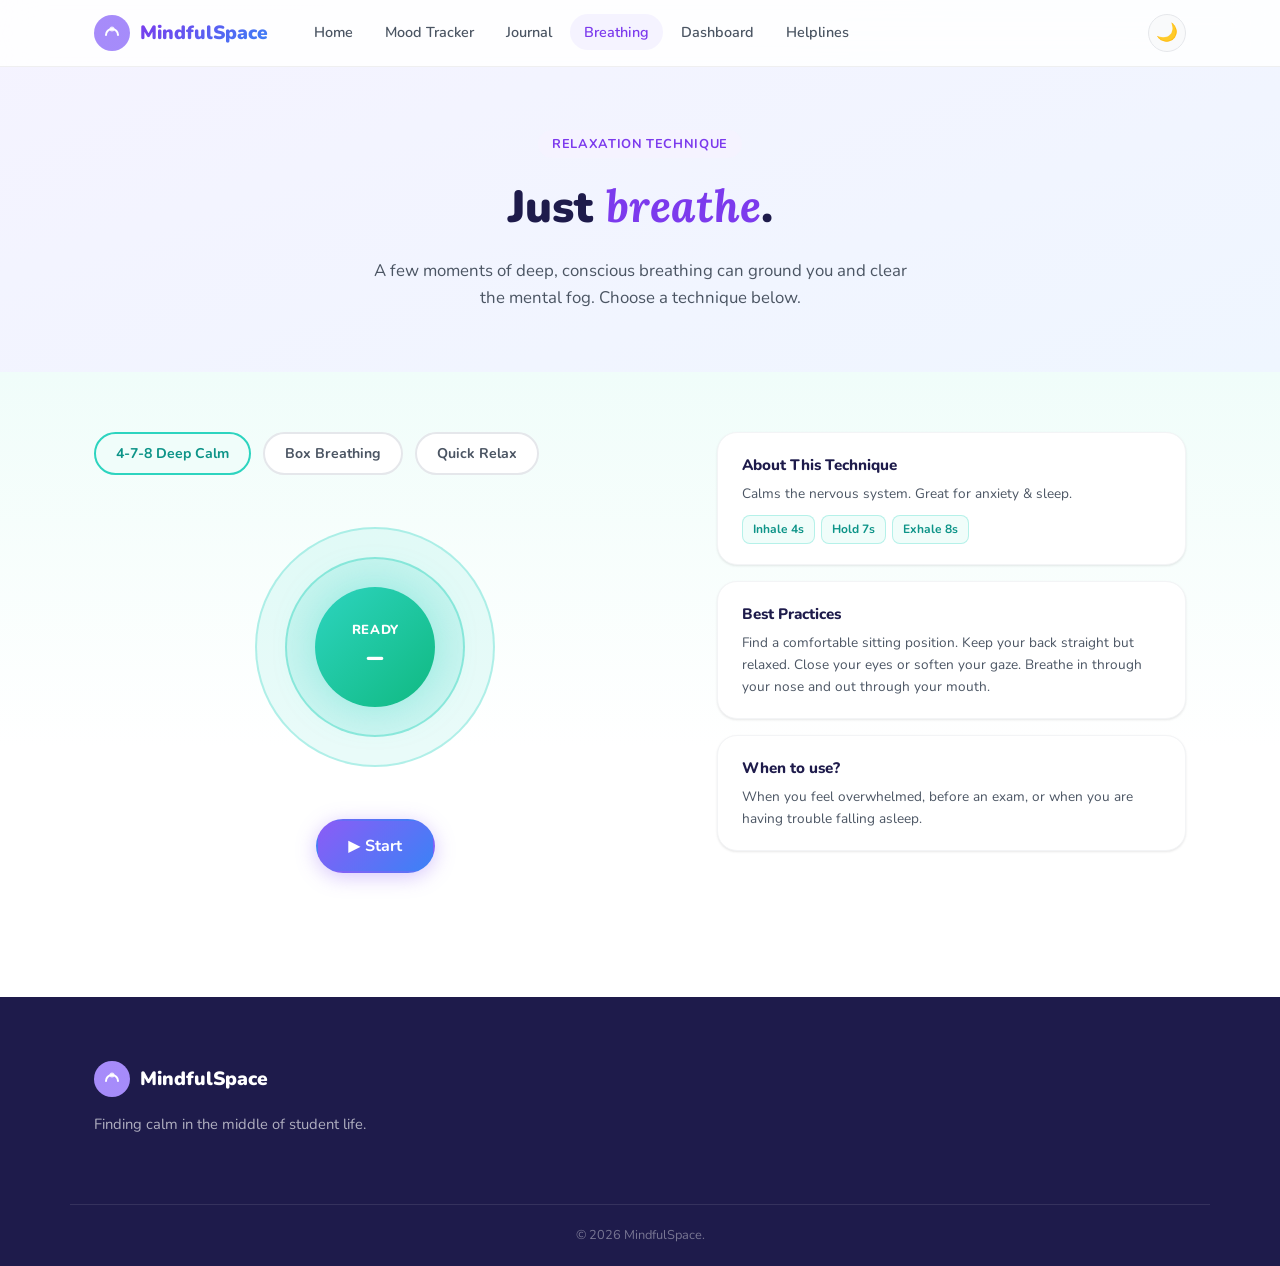
==== commit 0d461e65: "updated dark mood" ====
--- a/breathing.html
+++ b/breathing.html
@@ -1,4 +1,4 @@
-<!DOCTYPE html>
+﻿<!DOCTYPE html>
 <html lang="en">
 <head>
   <meta charset="UTF-8" />
@@ -7,6 +7,7 @@
   <link rel="preconnect" href="https://fonts.googleapis.com" />
   <link rel="preconnect" href="https://fonts.gstatic.com" crossorigin />
   <link href="https://fonts.googleapis.com/css2?family=Nunito:wght@300;400;500;600;700;800;900&family=Lora:ital,wght@0,400;0,600;1,400&display=swap" rel="stylesheet" />
+  <script>if(localStorage.getItem('msTheme')==='dark')document.documentElement.setAttribute('data-theme','dark');</script>
   <link rel="stylesheet" href="css/style.css" />
 </head>
 <body>
@@ -39,6 +40,7 @@
         <li><a href="helplines.html" class="nav-link">Helplines</a></li>
       </ul>
       <div class="nav-actions">
+        <button class="theme-toggle-btn" id="themeToggle" aria-label="Toggle dark mode"></button>
         <button class="hamburger" id="hamburger" aria-label="Toggle menu">
           <span></span><span></span><span></span>
         </button>
--- a/css/style.css
+++ b/css/style.css
@@ -67,6 +67,132 @@
   --transition: 0.25s cubic-bezier(0.4,0,0.2,1);
   --transition-slow: 0.45s cubic-bezier(0.4,0,0.2,1);
 }
+
+/* ─── DARK THEME ─── */
+[data-theme="dark"] {
+  --white:          #0F172A;
+  --gray-50:        #1E293B;
+  --gray-100:       #263248;
+  --gray-200:       #344160;
+  --gray-300:       #475569;
+  --gray-400:       #64748B;
+  --gray-500:       #94A3B8;
+  --gray-700:       #CBD5E1;
+  --gray-800:       #E2E8F0;
+  --gray-900:       #F1F5F9;
+
+  --purple-50:  #2E1065;
+  --purple-100: #3B0764;
+  --purple-300: #7C3AED;
+
+  --blue-50:  #172554;
+  --blue-300: #1D4ED8;
+
+  --green-50:  #052E16;
+  --teal-50:   #042F2E;
+  --peach-50:  #431407;
+  --rose-50:   #4C0519;
+
+  --text-primary:   #F1F5F9;
+  --text-secondary: #CBD5E1;
+  --text-muted:     #64748B;
+
+  --border-light:  rgba(255,255,255,0.07);
+  --shadow-sm:  0 1px 3px rgba(0,0,0,0.4),  0 1px 2px rgba(0,0,0,0.3);
+  --shadow-md:  0 4px 16px rgba(0,0,0,0.5);
+  --shadow-lg:  0 8px 32px rgba(0,0,0,0.6);
+  --shadow-xl:  0 20px 48px rgba(0,0,0,0.7);
+}
+
+/* Dark-specific background overrides (sections that use hard-coded colors) */
+[data-theme="dark"] body { background: #0F172A; }
+[data-theme="dark"] .hero { background: linear-gradient(160deg, #0D0B1E 0%, #111827 50%, #0A1628 100%) !important; }
+[data-theme="dark"] .hero-stats { background: #1E293B; }
+[data-theme="dark"] .floating-card { background: #1E293B; }
+[data-theme="dark"] .features { background: #0F172A; }
+[data-theme="dark"] .feature-card { border-color: #263248 !important; }
+[data-theme="dark"] .feature-card--purple { background: rgba(139,92,246,0.1); }
+[data-theme="dark"] .feature-card--blue   { background: rgba(59,130,246,0.1); }
+[data-theme="dark"] .feature-card--green  { background: rgba(16,185,129,0.1); }
+[data-theme="dark"] .feature-card--peach  { background: rgba(251,146,60,0.1); }
+[data-theme="dark"] .feature-card--rose   { background: rgba(244,63,94,0.1); }
+[data-theme="dark"] .feature-card--teal   { background: rgba(45,212,191,0.1); }
+[data-theme="dark"] .how-it-works { background: #0F172A; }
+[data-theme="dark"] .testimonials { background: #0F172A; }
+[data-theme="dark"] .testimonial-card { background: #1E293B; border-color: #263248; }
+[data-theme="dark"] .testimonial-card--featured { background: linear-gradient(135deg,rgba(139,92,246,0.2),rgba(59,130,246,0.15)); border-color: rgba(139,92,246,0.3); }
+[data-theme="dark"] .step-card { background: #1E293B; border-color: #263248; }
+[data-theme="dark"] .cta-section { background: #0F172A; }
+[data-theme="dark"] .cta-card { background: linear-gradient(135deg,rgba(139,92,246,0.15),rgba(59,130,246,0.12),rgba(16,185,129,0.1)); border-color: rgba(139,92,246,0.25); }
+[data-theme="dark"] .navbar { background: rgba(15,23,42,0.92) !important; box-shadow: 0 1px 0 rgba(255,255,255,0.06); }
+[data-theme="dark"] .nav-links { background: #0F172A; border-bottom-color: #263248; }
+[data-theme="dark"] .page-hero { background: linear-gradient(160deg,#1E1B4B 0%,#172554 100%) !important; }
+[data-theme="dark"] .mood-card, [data-theme="dark"] .chart-card, [data-theme="dark"] .journal-card, [data-theme="dark"] .checklist-card, [data-theme="dark"] .insight-card, [data-theme="dark"] .breath-info-card { background: #1E293B; border-color: #263248; }
+[data-theme="dark"] .stat-card { background: #1E293B; border-color: #263248; }
+[data-theme="dark"] .helpline-card { background: #1E293B; border-color: #263248; }
+[data-theme="dark"] .mood-entry { background: #1E293B; border-color: #263248; }
+[data-theme="dark"] .mood-entry:hover { background: rgba(139,92,246,0.12); border-color: rgba(139,92,246,0.3); }
+[data-theme="dark"] .journal-entry-card { background: #1E293B; border-color: #263248; }
+[data-theme="dark"] .journal-entry-card:hover { background: rgba(139,92,246,0.12); border-color: rgba(139,92,246,0.3); }
+[data-theme="dark"] .mood-emoji-btn { background: #263248; border-color: #344160; color: #CBD5E1; }
+[data-theme="dark"] .mood-emoji-btn:hover { background: rgba(139,92,246,0.2); border-color: rgba(139,92,246,0.5); }
+[data-theme="dark"] .form-input, [data-theme="dark"] .form-textarea, [data-theme="dark"] .form-select { background: #0F172A; border-color: #344160; color: #F1F5F9; }
+[data-theme="dark"] .form-input:focus, [data-theme="dark"] .form-textarea:focus, [data-theme="dark"] .form-select:focus { background: #0F172A; border-color: rgba(139,92,246,0.5); }
+[data-theme="dark"] .journal-textarea { background: #0F172A; border-color: #344160; color: #F1F5F9; }
+[data-theme="dark"] .journal-textarea:focus { border-color: rgba(139,92,246,0.4); }
+[data-theme="dark"] .journal-toolbar { background: #263248; border-color: #344160; }
+[data-theme="dark"] .toolbar-btn { background: #1E293B; border-color: #344160; color: #CBD5E1; }
+[data-theme="dark"] .toolbar-btn:hover { background: rgba(139,92,246,0.2); }
+[data-theme="dark"] .prompt-item { background: rgba(139,92,246,0.12); border-color: rgba(139,92,246,0.2); color: #CBD5E1; }
+[data-theme="dark"] .prompt-item:hover { background: rgba(139,92,246,0.22); }
+[data-theme="dark"] .footer { background: #020617; }
+[data-theme="dark"] .footer-col a { color: rgba(255,255,255,0.5); }
+[data-theme="dark"] .dashboard-page { background: #0F172A; }
+[data-theme="dark"] .helplines-page { background: #0F172A; }
+[data-theme="dark"] .mood-page { background: #0F172A; }
+[data-theme="dark"] .journal-page { background: #0F172A; }
+[data-theme="dark"] .badge { background: #263248; border-color: #344160; color: #CBD5E1; }
+[data-theme="dark"] .breathing-page { background: linear-gradient(180deg, rgba(5,30,30,0.8) 0%, #0F172A 60%); }
+[data-theme="dark"] .technique-btn { background: #1E293B; border-color: #344160; color: #CBD5E1; }
+[data-theme="dark"] .technique-btn.active, [data-theme="dark"] .technique-btn:hover { background: rgba(45,212,191,0.15); border-color: rgba(45,212,191,0.4); }
+[data-theme="dark"] .urgency-banner { background: linear-gradient(135deg,rgba(244,63,94,0.15),rgba(239,68,68,0.1)); border-color: rgba(244,63,94,0.4); }
+[data-theme="dark"] .urgency-text h3 { color: #FDA4AF; }
+[data-theme="dark"] .urgency-text p { color: #FCA5A5; }
+[data-theme="dark"] .helpline-number { background: linear-gradient(135deg,rgba(139,92,246,0.15),rgba(59,130,246,0.1)); border-color: rgba(139,92,246,0.25); }
+[data-theme="dark"] .check-box { background: #0F172A; border-color: #344160; }
+[data-theme="dark"] .jentry-mood-tag { background: rgba(139,92,246,0.25); }
+[data-theme="dark"] .htag { background: #263248; color: #94A3B8; border-color: #344160; }
+[data-theme="dark"] .awareness-banner { background: linear-gradient(135deg, #2E1065, #1e3a5f); }
+
+/* ─── THEME TOGGLE ─── */
+.theme-toggle-btn {
+  width: 38px;
+  height: 38px;
+  border-radius: 50%;
+  background: var(--gray-50);
+  border: 1.5px solid var(--gray-200);
+  cursor: pointer;
+  flex-shrink: 0;
+  font-size: 1.1rem;
+  line-height: 1;
+  display: flex;
+  align-items: center;
+  justify-content: center;
+  transition: var(--transition);
+  user-select: none;
+}
+.theme-toggle-btn:hover {
+  background: var(--gray-100);
+  transform: scale(1.1);
+}
+[data-theme="dark"] .theme-toggle-btn {
+  background: #1E293B;
+  border-color: #344160;
+}
+
+
+
+
 
 /* ─── RESET & BASE ─── */
 *, *::before, *::after { box-sizing: border-box; margin: 0; padding: 0; }
@@ -1085,51 +1211,3 @@
   .dashboard-grid { grid-template-columns: repeat(2,1fr); }
   .footer-links-grid { grid-template-columns: 1fr; }
 }
-
-/* ─── DELETE BUTTONS ─── */
-.delete-entry-btn {
-  width: 28px;
-  height: 28px;
-  display: flex;
-  align-items: center;
-  justify-content: center;
-  border-radius: 50%;
-  background: rgba(244, 63, 94, 0.08);
-  color: var(--rose-500);
-  font-size: 1.1rem;
-  line-height: 1;
-  transition: var(--transition);
-  opacity: 0.5;
-  flex-shrink: 0;
-}
-.delete-entry-btn:hover {
-  background: var(--rose-500);
-  color: #fff;
-  opacity: 1;
-  transform: scale(1.1);
-}
-.mood-entry { position: relative; }
-.journal-entry-card { position: relative; }
-
-/* ─── WELLNESS HUB ─── */
-.wellness-hub { display: grid; grid-template-columns: 1fr 1.2fr; gap: 40px; margin-bottom: 40px; margin-top: 40px; }
-.affirmation-card { background: linear-gradient(135deg, var(--purple-500), var(--blue-500)); color: #fff; padding: 40px; border-radius: var(--radius-xl); position: relative; overflow: hidden; display: flex; flex-direction: column; justify-content: center; min-height: 240px; box-shadow: var(--shadow-lg); }
-.affirmation-card::before { content: '“'; position: absolute; top: -30px; left: 10px; font-size: 15rem; opacity: 0.1; font-family: serif; color: #fff; }
-.hub-tag { font-size: 0.75rem; font-weight: 800; text-transform: uppercase; letter-spacing: 0.12em; color: rgba(255,255,255,0.7); margin-bottom: 16px; position: relative; z-index: 1; }
-#dailyAffirmation { font-size: 1.4rem; font-weight: 700; line-height: 1.4; color: #fff; position: relative; z-index: 1; margin-bottom: 16px; }
-.affirmation-author { font-size: 0.9rem; font-weight: 600; color: rgba(255,255,255,0.6); position: relative; z-index: 1; display: block; }
-.checklist-card { background: #fff; border: 1.5px solid var(--gray-100); border-radius: var(--radius-xl); padding: 40px; box-shadow: var(--shadow-md); }
-.hub-header { display: flex; justify-content: space-between; align-items: center; margin-bottom: 24px; }
-.hub-header h3 { font-size: 1.2rem; font-weight: 800; }
-#checklistProgress { font-size: 0.8rem; font-weight: 800; color: var(--purple-600); background: var(--purple-50); padding: 5px 14px; border-radius: var(--radius-full); }
-.checklist-items { display: flex; flex-direction: column; gap: 14px; }
-.check-item { display: flex; align-items: center; gap: 14px; cursor: pointer; }
-.check-item input { position: absolute; opacity: 0; cursor: pointer; height: 0; width: 0; }
-.check-box { height: 24px; width: 24px; background-color: var(--gray-50); border: 2.5px solid var(--gray-200); border-radius: 8px; transition: 0.2s; position: relative; }
-.check-item:hover input ~ .check-box { border-color: var(--purple-300); }
-.check-item input:checked ~ .check-box { background-color: var(--green-500); border-color: var(--green-500); }
-.check-box:after { content: ""; position: absolute; display: none; left: 7px; top: 3px; width: 5px; height: 10px; border: solid white; border-width: 0 2.5px 2.5px 0; transform: rotate(45deg); }
-.check-item input:checked ~ .check-box:after { display: block; }
-.check-text { font-size: 0.95rem; font-weight: 600; color: var(--text-secondary); transition: 0.2s; }
-
-
